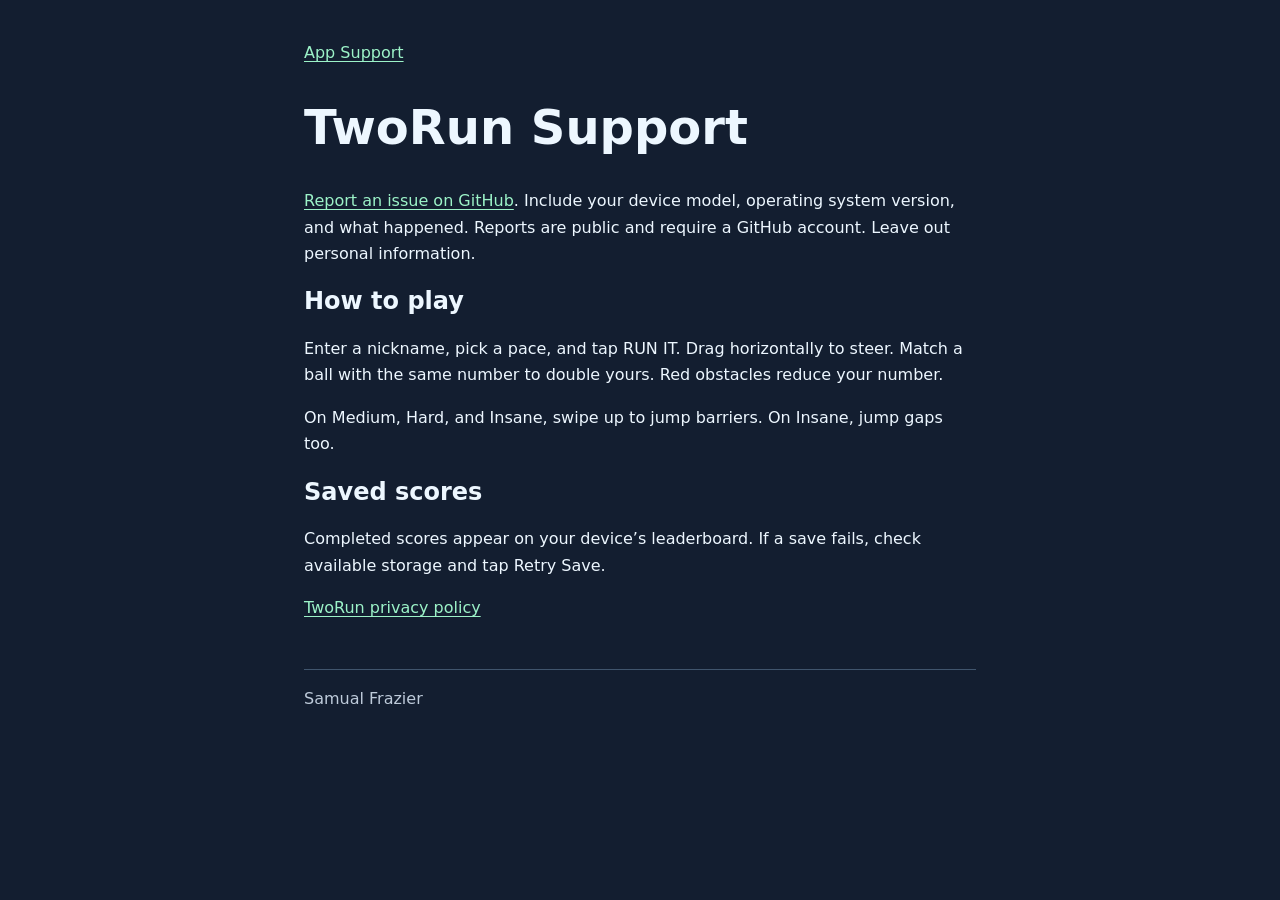
==== tworun/index.html @ f379d074 "Create shared support and privacy site" ====
<!doctype html>
<html lang="en"><head><meta charset="utf-8"><meta name="viewport" content="width=device-width, initial-scale=1"><title>TwoRun Support</title><link rel="stylesheet" href="../style.css"></head>
<body><header><a href="../">App Support</a></header><main><h1>TwoRun Support</h1><p><a href="https://github.com/samfrazier/app-support/issues/new?title=TwoRun%20support">Report an issue on GitHub</a>. Include your device model, operating system version, and what happened. Reports are public and require a GitHub account. Leave out personal information.</p><h2>How to play</h2><p>Enter a nickname, pick a pace, and tap RUN IT. Drag horizontally to steer. Match a ball with the same number to double yours. Red obstacles reduce your number.</p><p>On Medium, Hard, and Insane, swipe up to jump barriers. On Insane, jump gaps too.</p><h2>Saved scores</h2><p>Completed scores appear on your device’s leaderboard. If a save fails, check available storage and tap Retry Save.</p><p><a href="privacy.html">TwoRun privacy policy</a></p></main><footer>Samual Frazier</footer></body></html>
---- style.css ----
html{color-scheme:dark;background:#131e30;color:#edf7ff;font:100%/1.65 system-ui,sans-serif}body{max-width:42rem;margin:auto;padding:2.5rem 1.25rem}a{color:#9cf3c8;text-underline-offset:.2em}a:focus-visible{outline:2px solid;outline-offset:4px}h1,h2{line-height:1.2}h1{font-size:clamp(2rem,6vw,3rem)}section{padding:.75rem 1.25rem;margin:1rem 0;border:1px solid #40556d;border-radius:.8rem;background:#19273a}section h2{margin:.5rem 0}footer{margin-top:3rem;padding-top:1rem;border-top:1px solid #40556d;color:#becbda}
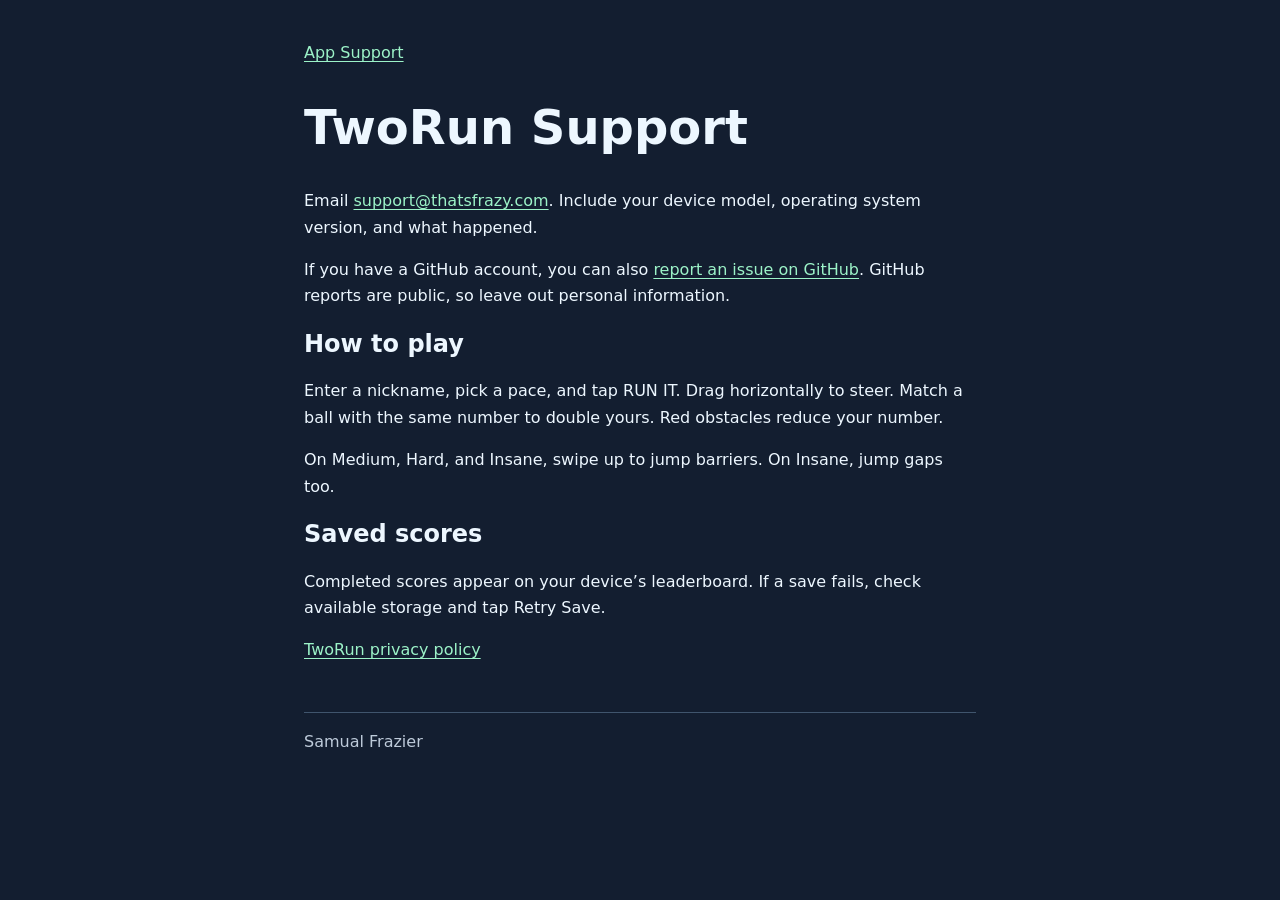
==== commit 019cc7a0: "Add support email to TwoRun support and privacy pages" ====
--- a/tworun/index.html
+++ b/tworun/index.html
@@ -1,3 +1,3 @@
 <!doctype html>
 <html lang="en"><head><meta charset="utf-8"><meta name="viewport" content="width=device-width, initial-scale=1"><title>TwoRun Support</title><link rel="stylesheet" href="../style.css"></head>
-<body><header><a href="../">App Support</a></header><main><h1>TwoRun Support</h1><p><a href="https://github.com/samfrazier/app-support/issues/new?title=TwoRun%20support">Report an issue on GitHub</a>. Include your device model, operating system version, and what happened. Reports are public and require a GitHub account. Leave out personal information.</p><h2>How to play</h2><p>Enter a nickname, pick a pace, and tap RUN IT. Drag horizontally to steer. Match a ball with the same number to double yours. Red obstacles reduce your number.</p><p>On Medium, Hard, and Insane, swipe up to jump barriers. On Insane, jump gaps too.</p><h2>Saved scores</h2><p>Completed scores appear on your device’s leaderboard. If a save fails, check available storage and tap Retry Save.</p><p><a href="privacy.html">TwoRun privacy policy</a></p></main><footer>Samual Frazier</footer></body></html>
+<body><header><a href="../">App Support</a></header><main><h1>TwoRun Support</h1><p>Email <a href="mailto:support@thatsfrazy.com?subject=TwoRun%20support">support@thatsfrazy.com</a>. Include your device model, operating system version, and what happened.</p><p>If you have a GitHub account, you can also <a href="https://github.com/samfrazier/app-support/issues/new?title=TwoRun%20support">report an issue on GitHub</a>. GitHub reports are public, so leave out personal information.</p><h2>How to play</h2><p>Enter a nickname, pick a pace, and tap RUN IT. Drag horizontally to steer. Match a ball with the same number to double yours. Red obstacles reduce your number.</p><p>On Medium, Hard, and Insane, swipe up to jump barriers. On Insane, jump gaps too.</p><h2>Saved scores</h2><p>Completed scores appear on your device’s leaderboard. If a save fails, check available storage and tap Retry Save.</p><p><a href="privacy.html">TwoRun privacy policy</a></p></main><footer>Samual Frazier</footer></body></html>
